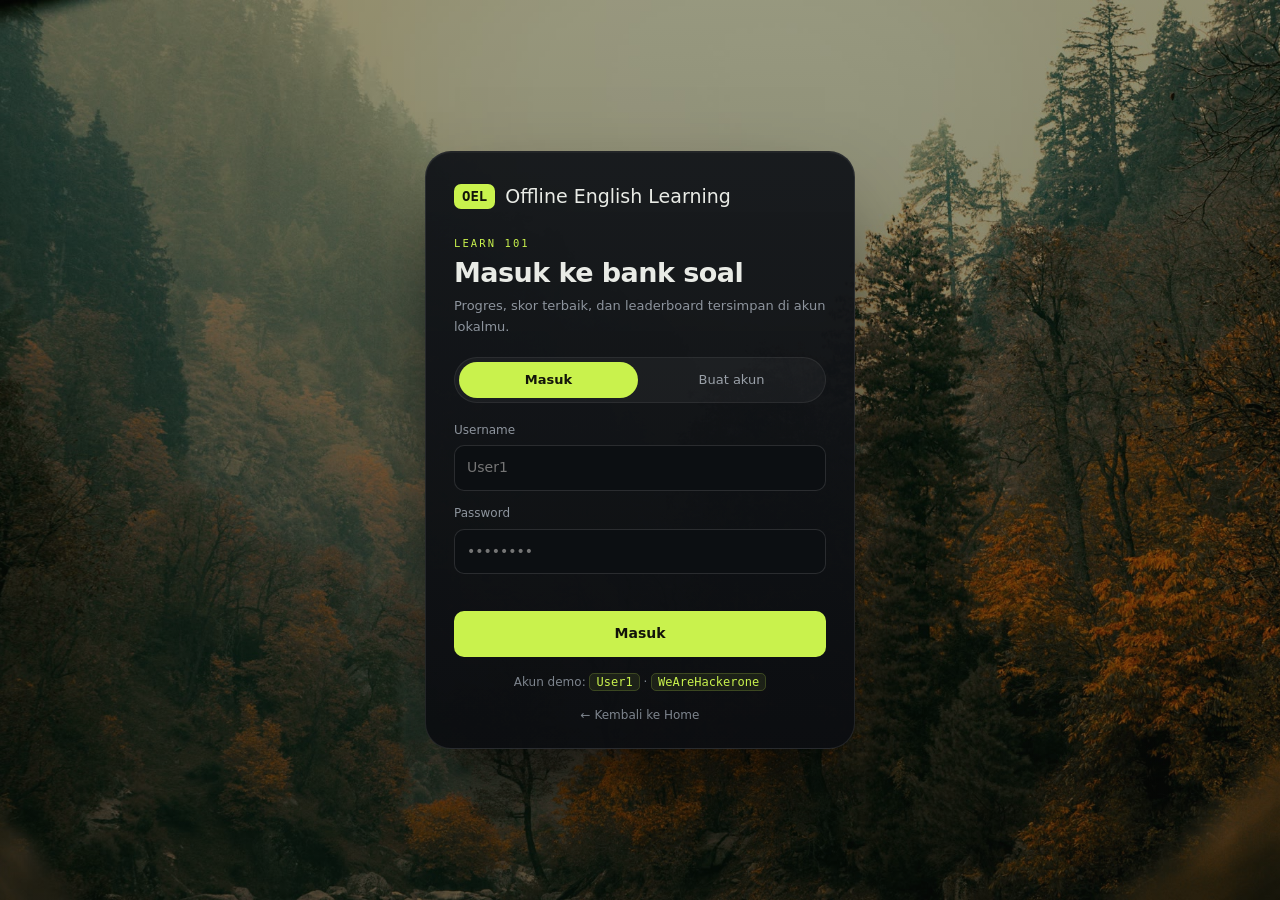
==== static/learn.html @ 2a7f63d8 "OEL: sync app sources from /home/nhsec/ardx/web, rebrand to OEL - FastAPI backend (server.py + eng/:" ====
<!doctype html>
<html lang="id">
<head>
<meta charset="utf-8">
<meta name="viewport" content="width=device-width, initial-scale=1">
<title>Learn 101 · OEL</title>
<script>
  (function () {
    try {
      var saved = localStorage.getItem("xl_theme");
      document.documentElement.dataset.theme = saved === "light" ? "light" : "dark";
    } catch (_) { document.documentElement.dataset.theme = "dark"; }
  })();
</script>
<link rel="stylesheet" href="/static/styles.css">
<link rel="stylesheet" href="/static/learn.css">
<link rel="icon" href="data:image/svg+xml,<svg xmlns='http://www.w3.org/2000/svg' viewBox='0 0 100 100'><text x='50' y='68' text-anchor='middle' font-family='monospace' font-size='38' font-weight='700'>OEL</text></svg>">
</head>
<body class="learn-body">

<!-- ───────────────────────── login ───────────────────────── -->
<div class="login-wrap" id="loginView">
  <div class="login-card">
    <div class="login-brand">
      <span class="mark">OEL</span>
      <span>Offline English Learning</span>
    </div>
    <p class="login-kicker">Learn 101</p>
    <h1 id="loginTitle">Masuk ke bank soal</h1>
    <p class="login-sub">Progres, skor terbaik, dan leaderboard tersimpan di akun lokalmu.</p>

    <div class="login-tabs">
      <button class="login-tab active" data-mode="login">Masuk</button>
      <button class="login-tab" data-mode="register">Buat akun</button>
    </div>

    <form id="authForm" autocomplete="on">
      <label class="login-field" id="nameField" hidden>Nama tampilan
        <input type="text" id="authName" maxlength="40" placeholder="Nama di leaderboard">
      </label>
      <label class="login-field">Username
        <input type="text" id="authUser" maxlength="24" placeholder="User1" autocomplete="username" required>
      </label>
      <label class="login-field">Password
        <input type="password" id="authPass" minlength="6" placeholder="••••••••" autocomplete="current-password" required>
      </label>
      <p class="login-err" id="authErr"></p>
      <button class="login-btn" id="authSubmit" type="submit">Masuk</button>
    </form>

    <p class="login-hint">Akun demo: <code>User1</code> · <code>WeAreHackerone</code></p>
    <a class="login-back" href="/">← Kembali ke Home</a>
  </div>
</div>

<!-- ───────────────────────── dashboard ───────────────────────── -->
<div class="learn-shell" id="dashView" hidden>
  <aside class="rail">
    <div class="rail-logo">0x</div>
    <button class="rail-btn active" title="Dashboard" data-panel="dashboard">▦</button>
    <button class="rail-btn" title="Modules" data-panel="modules">▤</button>
    <button class="rail-btn" title="Leaderboard" data-panel="leaderboard">★</button>
    <button class="rail-btn" title="Settings" id="railSettings">⚙</button>
    <div class="rail-spacer"></div>
    <a class="rail-btn plus" title="Free practice" href="/?view=study">+</a>

    <div class="rail-user" id="railUser" tabindex="0">
      <span class="avatar" id="railAvatar">U</span>
      <div class="user-pop">
        <b id="popName">—</b>
        <span class="user-handle" id="popHandle">@—</span>
        <div class="user-stats">
          <span><b id="popPoints">0</b> poin</span>
          <span><b id="popSets">0</b> set</span>
        </div>
        <button class="pop-logout" id="logoutBtn">Keluar</button>
      </div>
    </div>
  </aside>

  <main class="learn-main">
    <div class="learn-top">
      <div class="learn-nav">
        <button class="lnav active" data-panel="dashboard">Dashboard</button>
        <button class="lnav" data-panel="modules">Modules</button>
        <button class="lnav" data-panel="leaderboard">Leaderboard</button>
      </div>
      <div class="learn-profile">
        <span class="avatar small" id="topAvatar">U</span>
        <div>
          <b id="topName">—</b>
          <span class="user-handle" id="topHandle">@—</span>
        </div>
        <a class="logout-link" href="/">Home</a>
      </div>
    </div>

    <div class="learn-head">
      <h1>Learn 101</h1>
      <div class="learn-tools">
        <label class="tool-select">Cari
          <input type="search" id="moduleSearch" placeholder="modul…">
        </label>
        <button class="tool-btn primary" id="freePracticeBtn">Free practice</button>
        <button class="tool-btn" id="uploadBtn">Upload set</button>
      </div>
    </div>

    <div class="dash-grid">
      <section class="dash-col">
        <div class="panel stats-panel">
          <div class="panel-head"><h3>Progres</h3><span class="panel-sub" id="statsSub">—</span></div>
          <div class="stat-grid">
            <div class="stat-card green">
              <span class="stat-label">Poin</span>
              <b id="statPoints">0</b>
              <span class="stat-foot">dari best score</span>
              <svg class="spark" viewBox="0 0 120 34" preserveAspectRatio="none">
                <path d="M0 28 L18 24 L36 26 L54 16 L72 19 L90 9 L108 12 L120 4" fill="none" stroke="#c9f24d" stroke-width="2"/>
              </svg>
            </div>
            <div class="stat-card orange">
              <span class="stat-label">Akurasi</span>
              <b id="statAcc">0%</b>
              <span class="stat-foot">semua set</span>
              <svg class="spark" viewBox="0 0 120 34" preserveAspectRatio="none">
                <path d="M0 22 L20 26 L40 18 L60 20 L80 12 L100 16 L120 8" fill="none" stroke="#ff9f43" stroke-width="2"/>
              </svg>
            </div>
          </div>
          <div class="stat-row">
            <span>Set dikerjakan</span><b id="statSets">0</b>
          </div>
          <div class="stat-row">
            <span>Soal tersedia</span><b id="statBank">0</b>
          </div>
        </div>

        <div class="panel modules-panel">
          <div class="panel-head">
            <h3>Modules</h3>
            <span class="panel-sub" id="modulesSub">—</span>
          </div>
          <div class="module-list" id="moduleList"></div>
          <p class="empty-note" id="moduleEmpty">Tidak ada modul yang cocok.</p>
        </div>
      </section>

      <section class="dash-col">
        <div class="panel board-panel">
          <div class="panel-head">
            <h3>Leaderboard</h3>
            <span class="panel-sub" id="boardSub">—</span>
          </div>
          <div class="board-list" id="boardList"></div>
          <p class="empty-note" id="boardEmpty">Belum ada skor. Selesaikan satu set dulu.</p>

          <div class="board-foot">
            <span><i class="dot green"></i> Kamu</span>
            <span><i class="dot dim"></i> Pemain lain</span>
          </div>
        </div>

        <div class="panel quick-panel">
          <div class="panel-head"><h3>Quick actions</h3></div>
          <div class="quick-grid">
            <a class="quick-card" href="/?view=study">
              <b>Free practice</b>
              <span>Upload TXT/JSON atau tempel soal sendiri.</span>
            </a>
            <a class="quick-card" href="/?view=listen">
              <b>Speaking &amp; Listening</b>
              <span>Latihan TTS + rekam suara dan bandingkan.</span>
            </a>
          </div>
        </div>
      </section>
    </div>
  </main>
</div>

<script src="/static/learn.js"></script>
</body>
</html>
---- static/styles.css ----
/* OEL — Offline English Learning · Adaptive Studio Theme (Dark & Light) */

:root {
  --bg: #0d0e10;
  --panel: rgba(20, 22, 25, 0.85);
  --panel-2: rgba(26, 29, 33, 0.9);
  --line: rgba(255, 255, 255, 0.12);
  --line-2: rgba(255, 255, 255, 0.2);
  --text: #e9e7e2;
  --muted: #a0a8b3;
  --dim: #6c7580;
  --accent: #c9f24d;
  --accent-ink: #12140a;
  --info: #6ec9ff;
  --ok: #7ee08a;
  --warn: #ffb454;
  --bad: #ff6b6b;
  --mono: ui-monospace, "JetBrains Mono", "SFMono-Regular", Menlo, Consolas, monospace;
  --sans: system-ui, -apple-system, "Segoe UI", Roboto, "Helvetica Neue", sans-serif;
  --r: 12px;
  --field: rgba(17, 19, 22, 0.9);
}

* { box-sizing: border-box; }
html, body { height: 100%; }

body {
  margin: 0;
  background: var(--bg);
  color: var(--text);
  font-family: var(--sans);
  font-size: 15px;
  line-height: 1.55;
  background-image:
    linear-gradient(180deg, rgba(10, 13, 10, 0.32), rgba(10, 13, 10, 0.50)),
    url('/static/assets/bg.jpg');
  background-size: cover;
  background-position: center;
  background-attachment: fixed;
}

.mono { font-family: var(--mono); font-variant-ligatures: none; }
.muted { color: var(--muted); }
.meta { font-family: var(--mono); font-size: 11px; color: var(--dim); letter-spacing: .04em; text-transform: uppercase; }
.spacer { flex: 1; }
h3 { margin: 0 0 10px; font-size: 12px; letter-spacing: .14em; text-transform: uppercase; color: var(--muted); font-weight: 600; }
h3 .meta { text-transform: none; letter-spacing: 0; }

/* ── Topbar ─────────────────────────────────────────────── */
.topbar {
  display: flex;
  align-items: center;
  gap: 18px;
  flex-wrap: wrap;
  padding: 12px 22px;
  border-bottom: 1px solid var(--line);
  background: var(--panel);
  backdrop-filter: blur(14px);
  -webkit-backdrop-filter: blur(14px);
  position: sticky;
  top: 0;
  z-index: 20;
}

.brand { display: flex; align-items: baseline; gap: 9px; }
.brand .mark {
  font-family: var(--mono);
  font-weight: 700;
  color: var(--accent-ink);
  background: var(--accent);
  padding: 2px 7px;
  border-radius: 6px;
  font-size: 13.5px;
}
.brand .name { font-family: var(--sans); font-weight: 700; font-size: 20px; letter-spacing: .01em; }
.brand .tag { font-family: var(--mono); font-size: 10.5px; color: var(--dim); letter-spacing: .1em; text-transform: uppercase; }

.tabs { display: flex; gap: 4px; background: var(--panel-2); border: 1px solid var(--line); padding: 4px; border-radius: 999px; }
.tab {
  border: 0;
  background: transparent;
  color: var(--muted);
  font: inherit;
  font-size: 13.5px;
  padding: 6px 15px;
  border-radius: 999px;
  cursor: pointer;
  transition: .15s;
}
.tab:hover { color: var(--text); }
.tab.active { background: var(--accent); color: var(--accent-ink); font-weight: 600; }

/* Health / Status Bar Atas */
.health {
  display: flex;
  gap: 8px;
  margin-left: auto;
  align-items: center;
  background: rgba(0, 0, 0, 0.15);
  padding: 4px 8px;
  border-radius: 999px;
  border: 1px solid var(--line);
}
.chip {
  font-family: var(--mono);
  font-size: 11px;
  padding: 3px 10px;
  border-radius: 999px;
  border: 1px solid var(--line-2);
  color: var(--muted);
  background: var(--field);
  display: inline-flex;
  align-items: center;
  gap: 6px;
  transition: all .2s;
}
.chip::before { content: ""; width: 6px; height: 6px; border-radius: 50%; background: var(--dim); }
.chip.good { color: var(--ok); border-color: rgba(126, 224, 138, .4); background: rgba(126, 224, 138, .1); }
.chip.good::before { background: var(--ok); box-shadow: 0 0 6px rgba(126, 224, 138, 0.8); }
.chip.warn { color: var(--warn); border-color: rgba(255, 180, 84, .4); background: rgba(255, 180, 84, .1); }
.chip.warn::before { background: var(--warn); box-shadow: 0 0 6px rgba(255, 180, 84, 0.8); }
.chip.bad { color: var(--bad); border-color: rgba(255, 107, 107, .4); background: rgba(255, 107, 107, .1); }
.chip.bad::before { background: var(--bad); box-shadow: 0 0 6px rgba(255, 107, 107, 0.8); }

/* ── Layout ─────────────────────────────────────────────── */
main { padding: 22px; max-width: 1440px; margin: 0 auto; }
.view { display: none; gap: 18px; }
.view.active { display: grid; }
#view-listen.active { grid-template-columns: minmax(300px, 380px) 1fr; }
#view-practice.active { grid-template-columns: 1fr minmax(280px, 340px); }
#view-study.active { grid-template-columns: minmax(300px, 360px) 1fr; }
#view-settings.active { grid-template-columns: minmax(300px, 380px) 1fr; }

.col { display: flex; flex-direction: column; gap: 18px; min-width: 0; }
.card {
  background: var(--panel);
  backdrop-filter: blur(12px);
  -webkit-backdrop-filter: blur(12px);
  border: 1px solid var(--line);
  border-radius: var(--r);
  padding: 18px;
  scroll-margin-top: 88px;
}
.card.grow { flex: 1; min-height: 0; display: flex; flex-direction: column; }
.row-between { display: flex; align-items: center; justify-content: space-between; gap: 12px; flex-wrap: wrap; margin-bottom: 10px; }
.row-between h3 { margin: 0; }
.row-2 { display: grid; grid-template-columns: 1fr 1fr; gap: 12px; }

/* ── Controls ───────────────────────────────────────────── */
.btn {
  font: inherit;
  font-size: 13.5px;
  color: var(--text);
  background: var(--panel-2);
  border: 1px solid var(--line-2);
  border-radius: 9px;
  padding: 8px 14px;
  cursor: pointer;
  transition: .15s;
  white-space: nowrap;
}
.btn:hover:not(:disabled) { border-color: var(--accent); color: var(--accent); }
.btn:disabled { opacity: .45; cursor: not-allowed; }
.btn.primary { background: var(--accent); color: var(--accent-ink); border-color: var(--accent); font-weight: 650; }
.btn.primary:hover:not(:disabled) { filter: brightness(1.08); color: var(--accent-ink); }
.btn.accent { border-color: var(--accent); color: var(--accent); }
.btn.ghost { background: transparent; }
.btn.small { padding: 5px 10px; font-size: 12.5px; }
.btn-row { display: flex; gap: 8px; flex-wrap: wrap; }
.btn-row .btn { flex: 0 0 auto; }

select, input[type=text], input[type=password], input[type=number], textarea {
  font: inherit;
  color: var(--text);
  background: var(--field);
  border: 1px solid var(--line-2);
  border-radius: 8px;
  padding: 8px 10px;
  width: 100%;
}
select:focus, input:focus, textarea:focus { outline: none; border-color: var(--accent); }
textarea { resize: vertical; font-size: 14.5px; line-height: 1.55; }
input[type=range] { accent-color: var(--accent); width: 100%; padding: 0; }
.lbl { display: block; font-size: 12px; color: var(--muted); margin: 10px 0 4px; letter-spacing: .03em; }
.mini { display: flex; flex-direction: column; gap: 3px; font-size: 11px; color: var(--dim); letter-spacing: .06em; text-transform: uppercase; }
.mini select { padding: 5px 7px; font-size: 12.5px; width: auto; min-width: 104px; }
.mini input[type=range] { width: 110px; }
.check { display: flex; gap: 8px; align-items: flex-start; font-size: 13px; color: var(--muted); margin: 12px 0; cursor: pointer; }
.check input { accent-color: var(--accent); margin-top: 3px; }
.hint { font-size: 12.5px; color: var(--dim); margin: 10px 0 0; line-height: 1.5; }
.err { color: var(--bad); font-size: 12.5px; margin: 8px 0 0; white-space: pre-wrap; }
.empty { color: var(--dim); font-size: 13px; font-style: italic; margin: 6px 0 0; }

/* ── Dropzone ───────────────────────────────────────────── */
.drop {
  border: 1.5px dashed var(--line-2);
  border-radius: 10px;
  padding: 14px;
  text-align: center;
  margin-bottom: 6px;
  transition: .15s;
  background: var(--field);
}
.drop.over { border-color: var(--accent); background: rgba(201, 242, 77, .1); }
.drop-hint { margin: 0 0 9px; font-size: 12.5px; color: var(--muted); }
.drop-hint .mono { color: var(--accent); }

/* ── Chunk List & Study List ────────────────────────────── */
.chunks, .study-list { list-style: none; margin: 0; padding: 0; overflow: auto; max-height: 44vh; }
.card.grow .chunks { max-height: none; flex: 1; }
.chunks li, .study-list li {
  display: flex; gap: 10px; padding: 9px 10px; border-radius: 8px; cursor: pointer;
  border: 1px solid transparent; color: var(--muted); font-size: 13.5px; line-height: 1.5;
  transition: .12s;
}
.chunks li:hover, .study-list li:hover { background: var(--panel-2); color: var(--text); }
.chunks li.active, .study-list li.active { background: rgba(201, 242, 77, .12); border-color: var(--accent); color: var(--text); }
.chunks li .n, .study-list .n { font-family: var(--mono); font-size: 11px; color: var(--dim); padding-top: 3px; min-width: 20px; }
.chunks li.active .n { color: var(--accent); }
.chunks li .t { flex: 1; min-width: 0; }
.chunks li .w { font-family: var(--mono); font-size: 10.5px; color: var(--dim); margin-left: auto; padding-top: 3px; }

/* ── Stage ──────────────────────────────────────────────── */
.stage-top { display: flex; align-items: center; justify-content: space-between; gap: 16px; flex-wrap: wrap; margin-bottom: 14px; }
.stage-ctl { display: flex; gap: 16px; flex-wrap: wrap; align-items: flex-end; }
.idx { font-size: 12px; color: var(--accent); border: 1px solid var(--accent); padding: 2px 8px; border-radius: 6px; }
.chunk-text {
  font-family: var(--sans);
  font-weight: 600;
  font-size: clamp(20px, 2.3vw, 28px);
  line-height: 1.6;
  margin: 6px 0 20px;
  min-height: 96px;
  letter-spacing: .005em;
  color: var(--text);
}
.chunk-text .w { border-radius: 5px; padding: 0 2px; transition: background .08s; }
.chunk-text .w.on { background: var(--accent); color: var(--accent-ink); }

.transport { display: flex; gap: 9px; align-items: center; flex-wrap: wrap; }
#playBtn { min-width: 132px; }

/* ── Export Box ─────────────────────────────────────────── */
.export {
  background: var(--field);
  border: 1px solid var(--line);
  border-radius: 8px;
  padding: 12px;
  font-size: 12.5px;
  color: var(--muted);
  max-height: 190px;
  overflow: auto;
  white-space: pre-wrap;
  margin: 0;
}

/* ── Practice & Study Options ───────────────────────────── */
.stats { display: grid; grid-template-columns: repeat(5, 1fr); gap: 8px; margin: 6px 0 16px; }
.stat { background: var(--field); border: 1px solid var(--line); border-radius: 9px; padding: 9px 10px; text-align: center; }
.stat b { display: block; font-family: var(--mono); font-size: 19px; font-weight: 600; }
.stat span { font-size: 10.5px; color: var(--dim); text-transform: uppercase; letter-spacing: .05em; }
.stat:nth-child(1) b { color: var(--accent); }
.stat:nth-child(2) b { color: var(--ok); }
.stat:nth-child(3) b { color: var(--warn); }
.stat:nth-child(4) b { color: var(--bad); }
.stat:nth-child(5) b { color: var(--info); }

.study-options { display: grid; gap: 8px; margin: 16px 0 6px; }
.study-opt {
  display: flex; gap: 12px; align-items: flex-start; text-align: left; padding: 11px 14px;
  border-radius: 10px; border: 1px solid var(--line-2); background: var(--field); color: var(--text);
  font: inherit; font-size: 14px; cursor: pointer; transition: .12s;
}
.study-opt:hover { border-color: var(--accent); }
.study-opt .k { font-family: var(--mono); color: var(--accent); font-weight: 600; min-width: 18px; }
.study-opt.selected { border-color: var(--accent); background: rgba(201, 242, 77, .12); }
.study-opt.correct { border-color: var(--ok); background: rgba(126, 224, 138, .15); }
.study-opt.wrong { border-color: var(--bad); background: rgba(255, 107, 107, .15); }

/* ── Statusbar (Bawah) ─────────────────────────────────── */
.statusbar {
  display: flex; gap: 14px; align-items: center; padding: 8px 18px;
  font-family: var(--mono); font-size: 11px; color: var(--dim);
  background: var(--panel);
  border: 1px solid var(--line-2);
  border-radius: 999px;
  position: sticky; bottom: 12px; width: calc(100% - 28px); max-width: 760px; margin: 12px auto 8px;
  backdrop-filter: blur(12px); -webkit-backdrop-filter: blur(12px);
  box-shadow: 0 12px 30px rgba(0, 0, 0, 0.2);
}
.statusbar #statusText { display: inline-flex; align-items: center; gap: 9px; color: var(--text); }
.statusbar #statusText::before {
  content: ""; width: 6px; height: 6px; border-radius: 50%; flex: 0 0 auto;
  background: var(--accent); box-shadow: 0 0 10px var(--accent);
}
.statusbar #statusRight { color: var(--dim); }
.subbar { display: flex; align-items: center; gap: 12px; max-width: 1440px; margin: 12px auto 0; padding: 0 22px; }
.subbar[hidden] { display: none; }

/* ═══════════════════════════ Home View ═══════════════════════════ */
.home-wrap { max-width: 1120px; margin: 0 auto; display: flex; flex-direction: column; gap: 28px; width: 100%; }
.home-hero { text-align: center; padding: 14px 10px 0; }
.home-hero .kicker {
  font-family: var(--mono);
  font-size: 11px;
  letter-spacing: .22em;
  text-transform: uppercase;
  color: var(--accent);
  margin: 0 0 10px;
}
.home-hero h1 {
  font-family: var(--sans);
  font-weight: 700;
  letter-spacing: -.02em;
  font-size: clamp(28px, 4vw, 44px);
  line-height: 1.12;
  margin: 0;
  color: var(--text);
}
.home-hero h1 em { font-style: normal; color: var(--accent); }
.home-sub {
  color: var(--muted);
  font-size: 14.5px;
  max-width: 52ch;
  margin: 10px auto 0;
}

.home-grid {
  display: grid;
  grid-template-columns: repeat(2, minmax(0, 1fr));
  gap: 20px;
  max-width: 920px;
  margin: 0 auto;
  width: 100%;
}

.home-card {
  position: relative;
  min-height: 420px;
  border-radius: 24px;
  overflow: hidden;
  display: flex;
  align-items: flex-end;
  background: var(--panel);
  backdrop-filter: blur(12px); -webkit-backdrop-filter: blur(12px);
  color: var(--text);
  border: 1px solid var(--line);
  box-shadow: 0 25px 60px -25px rgba(0, 0, 0, 0.4);
  cursor: pointer;
  isolation: isolate;
  transition: transform .4s cubic-bezier(.2, .7, .2, 1), box-shadow .4s cubic-bezier(.2, .7, .2, 1), border-color .4s;
  animation: fadeUp .55s cubic-bezier(.2, .7, .2, 1) both;
}
.home-card:hover {
  transform: translateY(-6px);
  border-color: var(--accent);
  box-shadow: 0 35px 70px -25px rgba(0, 0, 0, 0.5);
}

.home-art { position: absolute; inset: 0; z-index: 0; overflow: hidden; transition: transform .7s cubic-bezier(.2, .7, .2, 1); }
.home-card:hover .home-art { transform: scale(1.035); }

.home-card.learn .home-art {
  background-image:
    linear-gradient(160deg, rgba(8, 18, 12, .25) 0%, rgba(6, 10, 7, .75) 100%),
    url('/static/assets/learn.jpg');
  background-size: cover; background-position: center;
}
.home-card.studio .home-art {
  background-image:
    linear-gradient(160deg, rgba(10, 16, 26, .28) 0%, rgba(5, 9, 14, .80) 100%),
    url('/static/assets/listen.jpg');
  background-size: cover; background-position: center;
}

.home-body {
  position: relative; z-index: 2; width: 100%; padding: 24px 22px 20px;
  background: linear-gradient(180deg, rgba(6, 10, 7, 0) 0%, rgba(6, 10, 7, .66) 34%, rgba(6, 10, 7, .94) 100%);
}
.home-kicker { font-family: var(--mono); font-size: 10.5px; letter-spacing: .18em; text-transform: uppercase; color: var(--accent); }
.home-body h2 { font-size: clamp(21px, 2.2vw, 26px); font-weight: 600; letter-spacing: -.01em; margin: .28em 0 .34em; line-height: 1.15; color: #fff; }
.home-body p { color: rgba(255, 255, 255, 0.85); font-size: 13.4px; line-height: 1.5; margin: 0; max-width: 44ch; }

.home-chips { display: flex; flex-wrap: wrap; gap: 7px; margin: 12px 0 15px; }
.home-chip {
  display: inline-flex; align-items: center; gap: 7px;
  font-family: var(--mono); font-size: 10px; letter-spacing: .08em; text-transform: uppercase;
  padding: 6px 11px; border-radius: 999px; color: #eaf6d8;
  background: rgba(8, 12, 9, .55); border: 1px solid rgba(201, 242, 77, .28);
  backdrop-filter: blur(10px);
}
.home-chip::before {
  content: ""; width: 5px; height: 5px; border-radius: 50%; flex: 0 0 auto;
  background: var(--accent); box-shadow: 0 0 8px rgba(201, 242, 77, .9);
}

.home-cta {
  width: 100%; padding: 12px 16px; border-radius: 999px; border: 0;
  background: #fff; color: #12140a; font: inherit; font-weight: 600; font-size: 13.5px;
  cursor: pointer; transition: transform .2s, background .2s, color .2s;
}
.home-cta:hover { transform: translateY(-1px); background: var(--accent); }
.home-cta.ghost { background: transparent; color: #fff; border: 1px solid rgba(255, 255, 255, .38); }
.home-cta.ghost:hover { background: rgba(255, 255, 255, .12); color: #fff; }
.home-actions { display: flex; gap: 10px; }
.home-actions .home-cta { flex: 1; }

.theme-btn {
  width: 36px; height: 36px; border-radius: 50%; border: 1px solid var(--line-2);
  background: var(--panel-2); color: var(--text); cursor: pointer; font-size: 15px;
  display: grid; place-items: center; transition: .2s; flex: 0 0 auto;
}
.theme-btn:hover { border-color: var(--accent); color: var(--accent); transform: rotate(12deg); }

/* ═══════════════════════ LIGHT MODE OVERRIDES ═══════════════════════ */
html[data-theme="light"] {
  --bg: #eef2e6;
  --panel: rgba(255, 255, 255, 0.88);
  --panel-2: rgba(240, 245, 233, 0.95);
  --field: rgba(255, 255, 255, 0.98);
  --line: rgba(0, 0, 0, 0.12);
  --line-2: rgba(0, 0, 0, 0.22);
  --text: #141a10;
  --muted: #4a5640;
  --dim: #6e7c62;
  --accent: #527c00;
  --accent-ink: #ffffff;
  --ok: #23733b;
  --warn: #a05c00;
  --bad: #b82e2e;
  color-scheme: light;
}

html[data-theme="light"] body {
  background-image:
    linear-gradient(180deg, rgba(245, 248, 240, 0.45), rgba(238, 242, 230, 0.68)),
    url('/static/assets/bg.jpg');
}

/* Light Mode Home Card Tweaks */
html[data-theme="light"] .home-card {
  box-shadow: 0 20px 45px -20px rgba(0, 0, 0, 0.15);
}
html[data-theme="light"] .home-card.learn .home-art {
  background-image:
    linear-gradient(160deg, rgba(230, 242, 225, 0.3) 0%, rgba(195, 220, 185, 0.78) 100%),
    url('/static/assets/learn.jpg');
}
html[data-theme="light"] .home-card.studio .home-art {
  background-image:
    linear-gradient(160deg, rgba(225, 235, 245, 0.3) 0%, rgba(188, 212, 234, 0.78) 100%),
    url('/static/assets/listen.jpg');
}
html[data-theme="light"] .home-body {
  background: linear-gradient(180deg, rgba(255, 255, 255, 0) 0%, rgba(255, 255, 255, 0.75) 35%, rgba(255, 255, 255, 0.96) 100%);
}
html[data-theme="light"] .home-body h2 { color: #141a10; }
html[data-theme="light"] .home-body p { color: #3a4632; }

html[data-theme="light"] .home-chip {
  background: rgba(255, 255, 255, 0.9);
  border-color: rgba(82, 124, 0, 0.3);
  color: #2d4500;
}
html[data-theme="light"] .home-cta {
  background: #141a10;
  color: #ffffff;
}
html[data-theme="light"] .home-cta:hover {
  background: #527c00;
  color: #ffffff;
}
html[data-theme="light"] .home-cta.ghost {
  background: transparent;
  color: #141a10;
  border: 1px solid rgba(20, 26, 16, 0.35);
}
html[data-theme="light"] .home-cta.ghost:hover {
  background: rgba(82, 124, 0, 0.12);
  color: #141a10;
}

/* ═══════════════════════ Responsive & Animations ═══════════════════════ */
@keyframes fadeUp { from { opacity: 0; transform: translateY(16px); } to { opacity: 1; transform: none; } }
@keyframes popIn { from { opacity: 0; transform: scale(.97); } to { opacity: 1; transform: none; } }

.view.active > .col { animation: fadeUp .35s ease both; }
.view.active > .col:nth-child(2) { animation-delay: .06s; }
.card { animation: fadeUp .4s ease both; }

@media (max-width: 1040px) {
  .view.active { grid-template-columns: 1fr !important; }
  .stats { grid-template-columns: repeat(3, 1fr); }
  main { padding: 14px; }
  .topbar { gap: 12px; padding: 12px 14px; }
  .health { margin-left: 0; }
}

@media (prefers-reduced-motion: reduce) {
  *, *::before, *::after { animation-duration: .001ms !important; animation-iteration-count: 1 !important; transition-duration: .001ms !important; }
}

/* statusbar: simplified (text only) */
.statusbar{
  background:transparent;
  border:0;
  box-shadow:none;
  justify-content:center;
  max-width:620px;
  padding:6px 12px;
  color:var(--dim);
  font-size:10.5px;
}
html[data-theme="light"] .statusbar{
  background:transparent;
  border:0;
  box-shadow:none;
}
---- static/learn.css ----
/* Learn 101 — login + dashboard (dark studio, green/orange accents) */

.learn-body{
  min-height:100vh;
  margin:0;
  font-family:var(--sans);
  color:#e9ebe6;
}

/* ───────────────────────── login ───────────────────────── */
.login-wrap{
  min-height:100vh;
  display:grid;
  place-items:center;
  padding:26px;
}
.login-card{
  width:min(430px,100%);
  background:linear-gradient(180deg,rgba(19,22,26,.96),rgba(12,14,17,.98));
  border:1px solid rgba(255,255,255,.09);
  border-radius:26px;
  padding:30px 28px 24px;
  box-shadow:0 40px 90px -30px rgba(0,0,0,.85), inset 0 1px 0 rgba(255,255,255,.04);
  animation:fadeUp .45s ease both;
}
.login-brand{
  display:flex;align-items:center;gap:10px;
  font-family:var(--serif);font-size:19px;margin-bottom:24px;
}
.login-brand .mark{
  font-family:var(--mono);font-weight:700;color:#12140a;background:#c9f24d;
  padding:2px 8px;border-radius:7px;font-size:14px;
}
.login-kicker{
  font-family:var(--mono);font-size:10.5px;letter-spacing:.2em;text-transform:uppercase;
  color:#c9f24d;margin:0 0 6px;
}
.login-card h1{font-size:27px;line-height:1.15;margin:0 0 8px;letter-spacing:-.02em}
.login-sub{color:#8d949d;font-size:13px;margin:0 0 20px;line-height:1.55}

.login-tabs{
  display:flex;gap:4px;background:rgba(255,255,255,.04);
  border:1px solid rgba(255,255,255,.07);border-radius:999px;padding:4px;margin-bottom:18px;
}
.login-tab{
  flex:1;border:0;background:transparent;color:#9aa0a8;font:inherit;font-size:13px;
  padding:8px 12px;border-radius:999px;cursor:pointer;transition:.18s;
}
.login-tab.active{background:#c9f24d;color:#12140a;font-weight:700}

.login-field{display:flex;flex-direction:column;gap:6px;font-size:12px;color:#8d949d;margin-bottom:13px}
.login-field input{
  font:inherit;font-size:14px;color:#f1f3ee;background:#0c0f12;
  border:1px solid rgba(255,255,255,.12);border-radius:10px;padding:11px 12px;
}
.login-field input:focus{outline:none;border-color:#c9f24d}
.login-btn{
  width:100%;padding:12px;border:0;border-radius:10px;background:#c9f24d;color:#12140a;
  font:inherit;font-weight:700;font-size:14px;cursor:pointer;transition:.18s;margin-top:4px;
}
.login-btn:hover{filter:brightness(1.06)}
.login-btn:disabled{opacity:.6;cursor:wait}
.login-err{color:#ff6b6b;font-size:12.5px;min-height:18px;margin:6px 0 2px}
.login-hint{
  margin:16px 0 0;font-size:12px;color:#7d848d;text-align:center;
}
.login-hint code{font-family:var(--mono);color:#c9f24d;background:rgba(201,242,77,.08);
  padding:1px 6px;border-radius:5px;border:1px solid rgba(201,242,77,.18)}
.login-back{display:block;text-align:center;margin-top:14px;color:#7d848d;font-size:12px;text-decoration:none}
.login-back:hover{color:#c9f24d}

/* ───────────────────────── dashboard shell ───────────────────────── */
.learn-shell{
  max-width:1320px;margin:20px auto;
  display:flex;min-height:calc(100vh - 40px);
  background:#0d0f12;border:1px solid rgba(255,255,255,.08);
  border-radius:28px;overflow:hidden;
  box-shadow:0 40px 100px -40px rgba(0,0,0,.9);
  animation:fadeUp .4s ease both;
}
.rail{
  width:84px;flex:0 0 84px;background:#0a0c0f;border-right:1px solid rgba(255,255,255,.06);
  display:flex;flex-direction:column;align-items:center;gap:10px;padding:18px 0;
}
.rail-logo{
  width:46px;height:46px;border-radius:50%;background:#f3f5ef;color:#0c0f12;
  display:grid;place-items:center;font-family:var(--mono);font-weight:800;font-size:16px;
  margin-bottom:8px;
}
.rail-btn{
  width:42px;height:42px;border-radius:50%;display:grid;place-items:center;
  background:rgba(255,255,255,.04);border:1px solid transparent;color:#9aa0a8;
  cursor:pointer;font-size:16px;text-decoration:none;transition:.18s;
}
.rail-btn:hover{background:rgba(255,255,255,.09);color:#fff}
.rail-btn.active{color:#c9f24d;border-color:rgba(201,242,77,.45);background:rgba(201,242,77,.08)}
.rail-spacer{flex:1}
.rail-btn.plus{font-size:22px;color:#c9f24d;background:rgba(201,242,77,.1);border-color:rgba(201,242,77,.3)}

.rail-user{position:relative;margin-top:6px;outline:none}
.avatar{
  width:44px;height:44px;border-radius:50%;display:grid;place-items:center;
  font-weight:700;font-size:14px;color:#10130b;
  background:linear-gradient(135deg,#c9f24d,#7fae1f);
  border:2px solid rgba(255,255,255,.18);cursor:pointer;
}
.avatar.small{width:36px;height:36px;font-size:12px}
.user-pop{
  position:absolute;left:56px;bottom:0;width:228px;padding:14px;
  background:#171b20;border:1px solid rgba(255,255,255,.12);border-radius:16px;
  box-shadow:0 24px 50px -20px rgba(0,0,0,.9);
  opacity:0;pointer-events:none;transform:translateY(6px);transition:.2s;z-index:20;
}
.rail-user:hover .user-pop,
.rail-user:focus-within .user-pop{opacity:1;pointer-events:auto;transform:none}
.user-pop b{display:block;font-size:14px}
.user-handle{font-family:var(--mono);font-size:10.5px;color:#7d848d;letter-spacing:.04em}
.user-stats{display:flex;gap:14px;margin:12px 0;font-size:12px;color:#8d949d}
.user-stats b{display:inline;color:#c9f24d}
.pop-logout{
  width:100%;padding:8px;border-radius:8px;border:1px solid rgba(255,107,107,.35);
  background:transparent;color:#ff8a8a;font:inherit;font-size:12px;cursor:pointer;
}
.pop-logout:hover{background:rgba(255,107,107,.1)}

/* ───────────────────────── main ───────────────────────── */
.learn-main{flex:1;min-width:0;padding:24px 28px 30px;background:
  radial-gradient(800px 400px at 80% -10%, rgba(201,242,77,.05), transparent 60%), #0d0f12}
.learn-top{display:flex;align-items:center;justify-content:space-between;gap:16px;flex-wrap:wrap;margin-bottom:26px}
.learn-nav{display:flex;gap:8px}
.lnav{
  border:1px solid rgba(255,255,255,.09);background:rgba(255,255,255,.04);
  color:#b7bdc6;font:inherit;font-size:12.5px;padding:9px 16px;border-radius:999px;cursor:pointer;transition:.18s;
}
.lnav:hover{color:#fff;background:rgba(255,255,255,.08)}
.lnav.active{background:#c9f24d;border-color:#c9f24d;color:#12140a;font-weight:700}
.learn-profile{display:flex;align-items:center;gap:10px}
.learn-profile b{display:block;font-size:12.5px}
.logout-link{
  margin-left:14px;font-size:11.5px;color:#9aa0a8;text-decoration:none;
  border:1px solid rgba(255,255,255,.1);padding:6px 11px;border-radius:999px;
}
.logout-link:hover{color:#c9f24d;border-color:rgba(201,242,77,.4)}

.learn-head{display:flex;align-items:flex-end;justify-content:space-between;gap:18px;flex-wrap:wrap;margin-bottom:20px}
.learn-head h1{
  font-size:clamp(30px,3.4vw,46px);line-height:1;margin:0;letter-spacing:-.03em;
  text-transform:uppercase;font-weight:800;
}
.learn-tools{display:flex;gap:8px;flex-wrap:wrap}
.tool-select{
  display:flex;align-items:center;gap:8px;font-size:11px;color:#8d949d;
  border:1px solid rgba(255,255,255,.1);background:rgba(255,255,255,.03);
  border-radius:999px;padding:6px 10px;
}
.tool-select input{
  background:transparent;border:0;color:#f1f3ee;font:inherit;font-size:12px;width:110px;
}
.tool-select input:focus{outline:none}
.tool-btn{
  border:1px solid rgba(255,255,255,.12);background:rgba(255,255,255,.04);
  color:#e9ebe6;font:inherit;font-size:12px;padding:9px 15px;border-radius:999px;cursor:pointer;
}
.tool-btn:hover{border-color:rgba(201,242,77,.4);color:#c9f24d}
.tool-btn.primary{background:#c9f24d;border-color:#c9f24d;color:#12140a;font-weight:700}
.tool-btn.primary:hover{filter:brightness(1.06);color:#12140a}

.dash-grid{display:grid;grid-template-columns:minmax(0,.95fr) minmax(0,1.15fr);gap:18px;align-items:start}
.dash-col{display:flex;flex-direction:column;gap:18px;min-width:0}
.panel{
  background:#15181d;border:1px solid rgba(255,255,255,.07);border-radius:20px;padding:18px 18px 16px;
  animation:fadeUp .35s ease both;
}
.dash-col:nth-child(2) .panel:nth-child(2){animation-delay:.08s}
.panel-head{display:flex;align-items:baseline;justify-content:space-between;gap:10px;margin-bottom:14px}
.panel-head h3{
  margin:0;font-family:var(--mono);font-size:10.5px;letter-spacing:.16em;text-transform:uppercase;color:#9aa0a8;
}
.panel-sub{font-family:var(--mono);font-size:10.5px;color:#6f767f}

/* stats */
.stat-grid{display:grid;grid-template-columns:1fr 1fr;gap:12px}
.stat-card{
  position:relative;border-radius:16px;padding:14px;overflow:hidden;
  background:#101317;border:1px solid rgba(255,255,255,.07);
}
.stat-label{font-family:var(--mono);font-size:9.5px;letter-spacing:.14em;text-transform:uppercase;color:#8d949d}
.stat-card b{display:block;font-size:30px;line-height:1.1;margin:6px 0 2px;letter-spacing:-.03em}
.stat-card.green b{color:#c9f24d}
.stat-card.orange b{color:#ff9f43}
.stat-foot{font-size:10.5px;color:#6f767f}
.spark{width:100%;height:30px;display:block;margin-top:10px;opacity:.8}
.stat-row{
  display:flex;align-items:center;justify-content:space-between;
  padding:9px 2px;border-top:1px dashed rgba(255,255,255,.07);font-size:12px;color:#9aa0a8;
}
.stat-row b{font-family:var(--mono);color:#e9ebe6;font-size:13px}

/* modules */
.module-list{display:flex;flex-direction:column;gap:6px;max-height:420px;overflow-y:auto;padding-right:2px}
.module-row{
  display:grid;grid-template-columns:1fr auto;gap:10px;align-items:center;
  padding:10px 11px;border-radius:11px;border:1px solid transparent;
  text-decoration:none;color:inherit;transition:.16s;
}
.module-row:hover{background:rgba(255,255,255,.04);border-color:rgba(201,242,77,.22)}
.module-name{font-size:12.5px;font-weight:600;line-height:1.35}
.module-meta{display:flex;gap:6px;margin-top:4px;flex-wrap:wrap}
.module-count{font-family:var(--mono);font-size:9.5px;color:#7d848d}
.module-tag{
  font-family:var(--mono);font-size:8.5px;letter-spacing:.06em;text-transform:uppercase;
  padding:2px 6px;border-radius:999px;border:1px solid rgba(255,255,255,.1);color:#8d949d;
}
.module-tag.easy{color:#9ad64a;border-color:rgba(154,214,74,.3)}
.module-tag.medium{color:#ffb454;border-color:rgba(255,180,84,.3)}
.module-tag.hard{color:#ff7d7d;border-color:rgba(255,107,107,.3)}
.module-arrow{font-size:15px;color:#5f6771}
.module-row:hover .module-arrow{color:#c9f24d}
.module-progress{
  grid-column:1 / -1;height:4px;border-radius:999px;background:rgba(255,255,255,.06);overflow:hidden;
}
.module-progress i{display:block;height:100%;background:linear-gradient(90deg,#7fae1f,#c9f24d);border-radius:999px}

/* leaderboard */
.board-list{display:flex;flex-direction:column;gap:8px}
.board-row{
  display:grid;grid-template-columns:24px 34px minmax(0,1fr) auto;gap:10px;align-items:center;
  padding:8px 10px;border-radius:12px;border:1px solid transparent;position:relative;
}
.board-row.me{background:rgba(201,242,77,.07);border-color:rgba(201,242,77,.25)}
.board-rank{font-family:var(--mono);font-size:10.5px;color:#6f767f}
.board-row:nth-child(1) .board-rank{color:#c9f24d}
.board-avatar{
  width:30px;height:30px;border-radius:50%;display:grid;place-items:center;
  background:rgba(255,255,255,.08);font-size:10.5px;font-weight:700;color:#cfd5cd;
}
.board-row.me .board-avatar{background:#c9f24d;color:#12140a}
.board-name{font-size:12.5px;font-weight:600;line-height:1.2;overflow:hidden;text-overflow:ellipsis;white-space:nowrap}
.board-handle{font-family:var(--mono);font-size:9.5px;color:#6f767f}
.board-points{font-family:var(--mono);font-size:11.5px;color:#e9ebe6}
.board-bar{
  grid-column:3 / -1;height:5px;border-radius:999px;background:rgba(255,255,255,.05);overflow:hidden;
}
.board-bar i{display:block;height:100%;border-radius:999px;background:#3b4148}
.board-row.me .board-bar i{background:linear-gradient(90deg,#7fae1f,#c9f24d)}
.board-foot{display:flex;gap:16px;margin-top:14px;font-size:10.5px;color:#6f767f}
.dot{display:inline-block;width:6px;height:6px;border-radius:50%;margin-right:5px;vertical-align:1px}
.dot.green{background:#c9f24d}
.dot.dim{background:#3b4148}

.quick-grid{display:grid;grid-template-columns:1fr 1fr;gap:10px}
.quick-card{
  display:block;text-decoration:none;color:inherit;padding:13px;border-radius:13px;
  background:rgba(255,255,255,.03);border:1px solid rgba(255,255,255,.07);transition:.16s;
}
.quick-card:hover{border-color:rgba(201,242,77,.35);background:rgba(201,242,77,.05)}
.quick-card b{display:block;font-size:12.5px;margin-bottom:3px}
.quick-card span{font-size:11px;color:#8d949d;line-height:1.4;display:block}
.empty-note{font-size:11.5px;color:#6f767f;margin:8px 2px}

/* active panel states (JS scrolls/filters) */
.dash-grid[data-panel="modules"] .board-panel,
.dash-grid[data-panel="leaderboard"] .modules-panel{opacity:.55}

@media (max-width: 980px){
  .dash-grid{grid-template-columns:1fr}
  .learn-shell{flex-direction:column;margin:12px;border-radius:22px}
  .rail{width:100%;flex-basis:auto;flex-direction:row;padding:10px 14px;border-right:0;border-bottom:1px solid rgba(255,255,255,.06)}
  .rail-spacer{display:none}
  .rail-user{margin-left:auto;margin-top:0}
  .user-pop{left:auto;right:0;bottom:56px}
  .learn-main{padding:18px}
}
@media (max-width: 620px){
  .stat-grid,.quick-grid{grid-template-columns:1fr}
  .learn-profile .user-handle{display:none}
}

/* hidden attribute must win over display:flex/grid on login/dashboard */
[hidden]{display:none !important}

/* fixed shell: rail stays visible, main scrolls internally */
.learn-shell{height:calc(100vh - 40px)}
.learn-main{overflow-y:auto}
.module-list{scrollbar-width:thin;scrollbar-color:#3b4148 transparent}
.module-list::-webkit-scrollbar{width:6px}
.module-list::-webkit-scrollbar-thumb{background:#3b4148;border-radius:999px}
.learn-main::-webkit-scrollbar{width:8px}
.learn-main::-webkit-scrollbar-thumb{background:#2c3138;border-radius:999px}
@media (max-width:980px){
  .learn-shell{height:auto}
  .learn-main{overflow:visible}
}

.learn-body{color-scheme:dark}
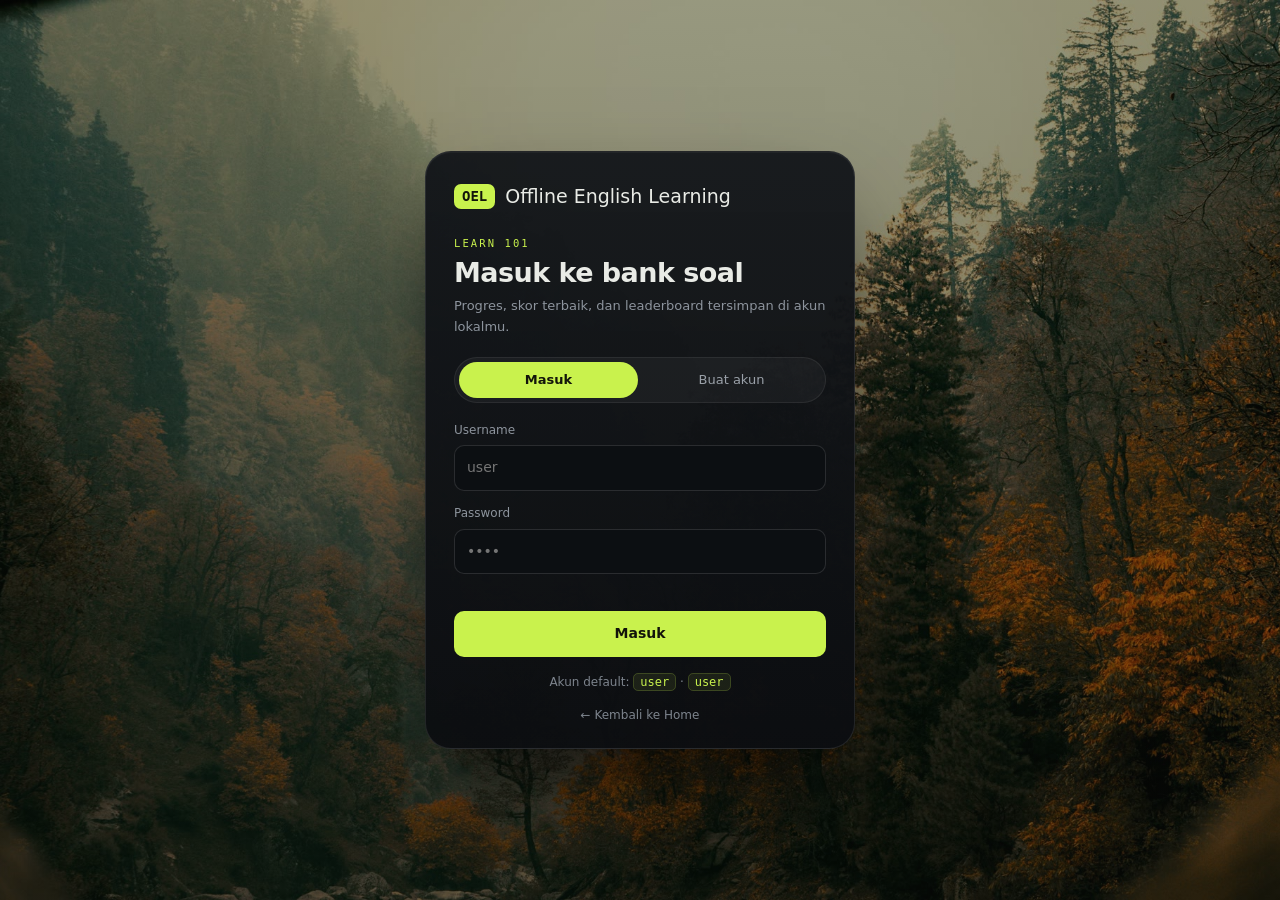
==== commit 7f649a49: "feat(OEL): akun default user/user, legenda Noshiro + bio, foto profil, ikon OEL - accounts: DEFAULT_" ====
--- a/static/learn.html
+++ b/static/learn.html
@@ -14,7 +14,8 @@
 </script>
 <link rel="stylesheet" href="/static/styles.css">
 <link rel="stylesheet" href="/static/learn.css">
-<link rel="icon" href="data:image/svg+xml,<svg xmlns='http://www.w3.org/2000/svg' viewBox='0 0 100 100'><text x='50' y='68' text-anchor='middle' font-family='monospace' font-size='38' font-weight='700'>OEL</text></svg>">
+<link rel="icon" type="image/png" href="/static/assets/OEL.png">
+<link rel="apple-touch-icon" href="/static/assets/OEL.png">
 </head>
 <body class="learn-body">
 
@@ -39,16 +40,16 @@
         <input type="text" id="authName" maxlength="40" placeholder="Nama di leaderboard">
       </label>
       <label class="login-field">Username
-        <input type="text" id="authUser" maxlength="24" placeholder="User1" autocomplete="username" required>
+        <input type="text" id="authUser" maxlength="24" placeholder="user" autocomplete="username" required>
       </label>
       <label class="login-field">Password
-        <input type="password" id="authPass" minlength="6" placeholder="••••••••" autocomplete="current-password" required>
+        <input type="password" id="authPass" minlength="3" placeholder="••••" autocomplete="current-password" required>
       </label>
       <p class="login-err" id="authErr"></p>
       <button class="login-btn" id="authSubmit" type="submit">Masuk</button>
     </form>
 
-    <p class="login-hint">Akun demo: <code>User1</code> · <code>WeAreHackerone</code></p>
+    <p class="login-hint">Akun default: <code>user</code> · <code>user</code></p>
     <a class="login-back" href="/">← Kembali ke Home</a>
   </div>
 </div>
@@ -56,7 +57,7 @@
 <!-- ───────────────────────── dashboard ───────────────────────── -->
 <div class="learn-shell" id="dashView" hidden>
   <aside class="rail">
-    <div class="rail-logo">0x</div>
+    <a class="rail-logo" href="/" title="OEL"><img src="/static/assets/OEL.png" alt="OEL"></a>
     <button class="rail-btn active" title="Dashboard" data-panel="dashboard">▦</button>
     <button class="rail-btn" title="Modules" data-panel="modules">▤</button>
     <button class="rail-btn" title="Leaderboard" data-panel="leaderboard">★</button>
@@ -65,7 +66,7 @@
     <a class="rail-btn plus" title="Free practice" href="/?view=study">+</a>
 
     <div class="rail-user" id="railUser" tabindex="0">
-      <span class="avatar" id="railAvatar">U</span>
+      <span class="avatar" id="railAvatar" title="foto profil">U</span>
       <div class="user-pop">
         <b id="popName">—</b>
         <span class="user-handle" id="popHandle">@—</span>
@@ -73,6 +74,11 @@
           <span><b id="popPoints">0</b> poin</span>
           <span><b id="popSets">0</b> set</span>
         </div>
+        <div class="pop-avatar-actions">
+          <button class="pop-btn" id="avatarPickBtn">Ganti foto</button>
+          <button class="pop-btn ghost" id="avatarClearBtn">Hapus</button>
+        </div>
+        <p class="pop-msg" id="popMsg" hidden></p>
         <button class="pop-logout" id="logoutBtn">Keluar</button>
       </div>
     </div>
@@ -179,6 +185,26 @@
   </main>
 </div>
 
+<input type="file" id="avatarInput" accept="image/png,image/jpeg,image/webp,image/gif" hidden>
+
+<!-- ───────────────────────── bio (profil legenda) ───────────────────────── -->
+<div class="bio-modal" id="bioModal" hidden>
+  <div class="bio-backdrop" id="bioBackdrop"></div>
+  <div class="bio-card" role="dialog" aria-modal="true" aria-labelledby="bioName">
+    <button class="bio-x" id="bioClose" aria-label="tutup">×</button>
+    <div class="bio-head">
+      <span class="bio-avatar" id="bioAvatar">N</span>
+      <div class="bio-id">
+        <p class="bio-kicker" id="bioKicker">legend · rank 01</p>
+        <h2 id="bioName">Noshiro</h2>
+        <span class="user-handle" id="bioHandle">@noshiro</span>
+      </div>
+    </div>
+    <dl class="bio-list" id="bioList"></dl>
+    <p class="bio-note" id="bioNote">Profil legenda OEL — tetap, tidak bisa diubah.</p>
+  </div>
+</div>
+
 <script src="/static/learn.js"></script>
 </body>
 </html>
--- a/static/learn.css
+++ b/static/learn.css
@@ -293,3 +293,69 @@
 }
 
 .learn-body{color-scheme:dark}
+
+/* ───────────────────────── foto profil + bio ───────────────────────── */
+.rail-logo{overflow:hidden;padding:0;text-decoration:none}
+.rail-logo img{width:100%;height:100%;object-fit:cover;border-radius:50%;display:block}
+
+.avatar{overflow:hidden;padding:0}
+.avatar.has-photo{background:#1d2228}
+.avatar img{width:100%;height:100%;object-fit:cover;border-radius:50%;display:block}
+
+.board-avatar{overflow:hidden}
+.board-avatar.has-photo{background:#1d2228}
+.board-avatar img{width:100%;height:100%;object-fit:cover;border-radius:50%;display:block}
+
+.pop-avatar-actions{display:flex;gap:6px;margin:10px 0 0}
+.pop-btn{
+  flex:1;font:inherit;font-size:11px;padding:6px 8px;border-radius:9px;cursor:pointer;
+  background:rgba(201,242,77,.14);color:#dff59a;border:1px solid rgba(201,242,77,.3);
+  transition:.15s;
+}
+.pop-btn:hover{background:rgba(201,242,77,.24);color:#fff}
+.pop-btn.ghost{background:transparent;border-color:rgba(255,255,255,.14);color:#9aa0a8}
+.pop-btn.ghost:hover{background:rgba(255,255,255,.06);color:#fff}
+.pop-msg{font-family:var(--mono);font-size:10px;color:#ff9f43;margin:8px 0 0;line-height:1.4}
+
+.board-row.has-bio{cursor:pointer}
+.board-row.has-bio:hover{background:rgba(255,255,255,.055);border-radius:12px}
+.board-row.legend{box-shadow:inset 0 0 0 1px rgba(201,242,77,.28);border-radius:12px}
+.crown{font-family:var(--mono);font-size:8.5px;letter-spacing:.1em;color:#c9f24d;text-transform:uppercase;vertical-align:1px}
+
+body.modal-open{overflow:hidden}
+.bio-modal{position:fixed;inset:0;z-index:60;display:grid;place-items:center;padding:20px}
+.bio-modal[hidden]{display:none}
+.bio-backdrop{position:absolute;inset:0;background:rgba(4,6,8,.72);backdrop-filter:blur(6px);-webkit-backdrop-filter:blur(6px)}
+.bio-card{
+  position:relative;width:min(92vw,400px);padding:26px;border-radius:22px;
+  background:linear-gradient(180deg,#191e24,#12161a);
+  border:1px solid rgba(201,242,77,.22);
+  box-shadow:0 40px 90px -30px #000;animation:bioIn .18s ease-out;
+}
+@keyframes bioIn{from{opacity:0;transform:translateY(10px) scale(.98)}to{opacity:1;transform:none}}
+.bio-head{display:flex;gap:16px;align-items:center}
+.bio-avatar{
+  width:76px;height:76px;border-radius:50%;flex:0 0 76px;display:grid;place-items:center;
+  overflow:hidden;background:linear-gradient(135deg,#c9f24d,#7fae1f);
+  color:#10130b;font-weight:800;font-size:22px;border:2px solid rgba(201,242,77,.45);
+}
+.bio-avatar img{width:100%;height:100%;object-fit:cover;border-radius:50%;display:block}
+.bio-id{min-width:0}
+.bio-kicker{font-family:var(--mono);font-size:9.5px;letter-spacing:.2em;text-transform:uppercase;color:#c9f24d;margin:0 0 4px}
+.bio-card h2{font-size:22px;line-height:1.15;margin:0 0 2px;color:#f2f4ef;letter-spacing:-.01em}
+.bio-list{margin:20px 0 0;display:grid;gap:0}
+.bio-row{
+  display:grid;grid-template-columns:88px 1fr;gap:12px;align-items:baseline;
+  padding:9px 0;border-top:1px solid rgba(255,255,255,.075);
+}
+.bio-row dt{
+  font-family:var(--mono);font-size:9.5px;letter-spacing:.16em;text-transform:uppercase;color:#7d848d;
+}
+.bio-row dd{margin:0;font-size:13px;color:#e6e9e2;line-height:1.45}
+.bio-note{margin:16px 0 0;font-family:var(--mono);font-size:10px;color:#6f767f;letter-spacing:.03em}
+.bio-x{
+  position:absolute;top:10px;right:12px;width:30px;height:30px;border-radius:50%;
+  border:1px solid rgba(255,255,255,.12);background:rgba(255,255,255,.05);color:#cfd5cd;
+  font-size:16px;line-height:1;cursor:pointer;transition:.15s;
+}
+.bio-x:hover{background:rgba(255,255,255,.12);color:#fff}
